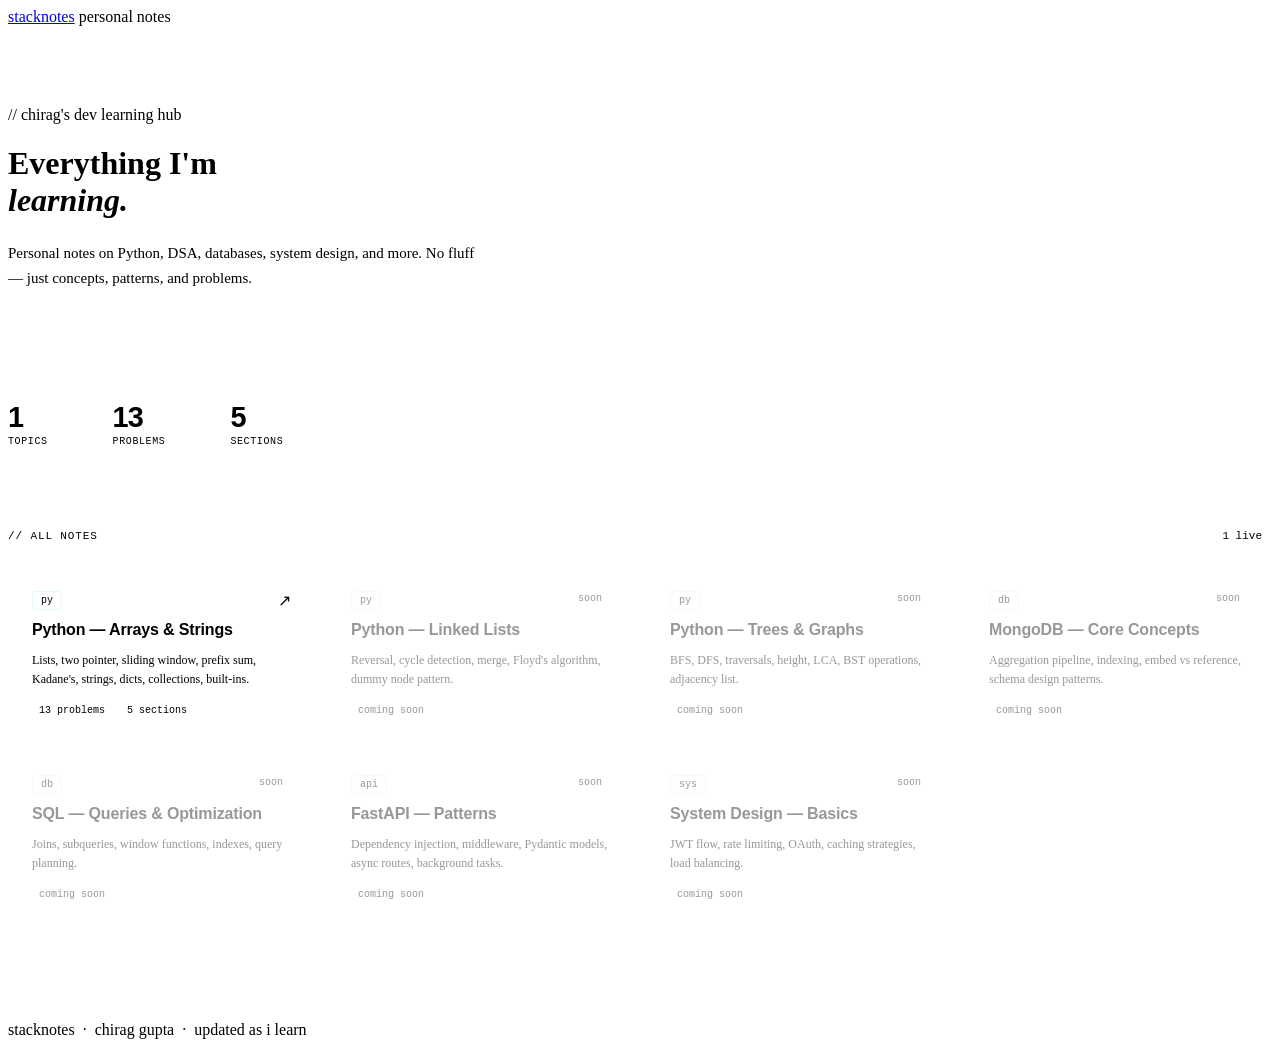
==== index.html @ c5d50029 "Create index.html" ====
<!DOCTYPE html>
<html lang="en">
<head>
<meta charset="UTF-8">
<meta name="viewport" content="width=device-width, initial-scale=1.0">
<title>stacknotes</title>
<link rel="stylesheet" href="style.css">
<style>
  .index-hero {
    padding: 5rem 0 4rem;
    border-bottom: 1px solid var(--border);
  }

  .index-hero .hero-tag { margin-bottom: 1.2rem; }

  .subtitle {
    color: var(--muted);
    font-size: 15px;
    max-width: 480px;
    margin-top: 1rem;
    line-height: 1.7;
  }

  .notes-section {
    padding: 3rem 0 6rem;
  }

  .section-meta {
    display: flex;
    align-items: center;
    justify-content: space-between;
    margin-bottom: 1.5rem;
  }

  .section-title-label {
    font-family: 'JetBrains Mono', monospace;
    font-size: 11px;
    color: var(--muted);
    letter-spacing: 0.08em;
    text-transform: uppercase;
  }

  .count-badge {
    font-family: 'JetBrains Mono', monospace;
    font-size: 11px;
    color: var(--muted);
    background: var(--surface);
    border: 1px solid var(--border);
    padding: 3px 10px;
    border-radius: 4px;
  }

  .notes-grid {
    display: grid;
    grid-template-columns: repeat(auto-fill, minmax(260px, 1fr));
    gap: 12px;
  }

  .note-card {
    background: var(--surface);
    border: 1px solid var(--border);
    border-radius: 12px;
    padding: 1.4rem 1.5rem;
    text-decoration: none;
    color: var(--text);
    display: flex;
    flex-direction: column;
    gap: 10px;
    transition: all 0.15s ease;
    position: relative;
    overflow: hidden;
  }

  .note-card::before {
    content: '';
    position: absolute;
    top: 0; left: 0; right: 0;
    height: 2px;
    background: var(--accent);
    opacity: 0;
    transition: opacity 0.15s ease;
  }

  .note-card:hover {
    border-color: var(--border2);
    background: var(--surface2);
    transform: translateY(-1px);
  }

  .note-card:hover::before { opacity: 1; }

  .note-top {
    display: flex;
    align-items: flex-start;
    justify-content: space-between;
    gap: 8px;
  }

  .note-icon {
    font-family: 'JetBrains Mono', monospace;
    font-size: 10px;
    color: var(--accent);
    background: var(--tag-bg);
    border: 1px solid rgba(74,222,128,0.15);
    padding: 3px 8px;
    border-radius: 4px;
    white-space: nowrap;
  }

  .note-arrow {
    color: var(--muted);
    font-size: 16px;
    transition: transform 0.15s;
  }

  .note-card:hover .note-arrow { transform: translate(2px, -2px); }

  .note-title {
    font-family: 'Syne', sans-serif;
    font-size: 1rem;
    font-weight: 600;
    color: var(--text);
    letter-spacing: -0.01em;
    line-height: 1.3;
  }

  .note-desc {
    font-size: 12px;
    color: var(--muted);
    line-height: 1.6;
  }

  .note-footer {
    display: flex;
    align-items: center;
    gap: 8px;
    margin-top: 4px;
  }

  .note-tag {
    font-family: 'JetBrains Mono', monospace;
    font-size: 10px;
    color: var(--muted);
    background: var(--surface2);
    border: 1px solid var(--border);
    padding: 2px 7px;
    border-radius: 3px;
  }

  .coming-soon {
    opacity: 0.4;
    pointer-events: none;
    cursor: default;
  }

  .coming-soon::before { display: none; }

  .cs-badge {
    font-family: 'JetBrains Mono', monospace;
    font-size: 10px;
    color: var(--muted);
    background: var(--surface2);
    border: 1px solid var(--border);
    padding: 2px 8px;
    border-radius: 3px;
  }

  .stat-row {
    display: flex;
    align-items: center;
    gap: 2rem;
    padding: 2rem 0;
    border-bottom: 1px solid var(--border);
  }

  .stat { text-align: left; }

  .stat-num {
    font-family: 'Syne', sans-serif;
    font-size: 1.8rem;
    font-weight: 700;
    color: var(--accent);
    letter-spacing: -0.03em;
    line-height: 1;
  }

  .stat-label {
    font-family: 'JetBrains Mono', monospace;
    font-size: 10px;
    color: var(--muted);
    text-transform: uppercase;
    letter-spacing: 0.06em;
    margin-top: 4px;
  }

  .stat-divider {
    width: 1px;
    height: 36px;
    background: var(--border);
  }
</style>
</head>
<body>

<header>
  <div class="header-inner">
    <a href="index.html" class="logo">stack<span>notes</span></a>
    <span class="badge">personal notes</span>
  </div>
</header>

<div class="container">
  <div class="index-hero">
    <div class="hero-tag">// chirag's dev learning hub</div>
    <h1>Everything I'm<br><em>learning.</em></h1>
    <p class="subtitle">Personal notes on Python, DSA, databases, system design, and more. No fluff — just concepts, patterns, and problems.</p>
  </div>

  <div class="stat-row">
    <div class="stat">
      <div class="stat-num" id="page-count">1</div>
      <div class="stat-label">Topics</div>
    </div>
    <div class="stat-divider"></div>
    <div class="stat">
      <div class="stat-num">13</div>
      <div class="stat-label">Problems</div>
    </div>
    <div class="stat-divider"></div>
    <div class="stat">
      <div class="stat-num">5</div>
      <div class="stat-label">Sections</div>
    </div>
  </div>

  <div class="notes-section">
    <div class="section-meta">
      <span class="section-title-label">// all notes</span>
      <span class="count-badge" id="live-count">1 live</span>
    </div>

    <div class="notes-grid">

      <!-- LIVE PAGES -->
      <a href="arrays-strings.html" class="note-card">
        <div class="note-top">
          <span class="note-icon">py</span>
          <span class="note-arrow">↗</span>
        </div>
        <div class="note-title">Python — Arrays & Strings</div>
        <div class="note-desc">Lists, two pointer, sliding window, prefix sum, Kadane's, strings, dicts, collections, built-ins.</div>
        <div class="note-footer">
          <span class="note-tag">13 problems</span>
          <span class="note-tag">5 sections</span>
        </div>
      </a>

      <!-- COMING SOON PLACEHOLDERS -->
      <div class="note-card coming-soon">
        <div class="note-top">
          <span class="note-icon">py</span>
          <span class="cs-badge">soon</span>
        </div>
        <div class="note-title">Python — Linked Lists</div>
        <div class="note-desc">Reversal, cycle detection, merge, Floyd's algorithm, dummy node pattern.</div>
        <div class="note-footer">
          <span class="note-tag">coming soon</span>
        </div>
      </div>

      <div class="note-card coming-soon">
        <div class="note-top">
          <span class="note-icon">py</span>
          <span class="cs-badge">soon</span>
        </div>
        <div class="note-title">Python — Trees & Graphs</div>
        <div class="note-desc">BFS, DFS, traversals, height, LCA, BST operations, adjacency list.</div>
        <div class="note-footer">
          <span class="note-tag">coming soon</span>
        </div>
      </div>

      <div class="note-card coming-soon">
        <div class="note-top">
          <span class="note-icon">db</span>
          <span class="cs-badge">soon</span>
        </div>
        <div class="note-title">MongoDB — Core Concepts</div>
        <div class="note-desc">Aggregation pipeline, indexing, embed vs reference, schema design patterns.</div>
        <div class="note-footer">
          <span class="note-tag">coming soon</span>
        </div>
      </div>

      <div class="note-card coming-soon">
        <div class="note-top">
          <span class="note-icon">db</span>
          <span class="cs-badge">soon</span>
        </div>
        <div class="note-title">SQL — Queries & Optimization</div>
        <div class="note-desc">Joins, subqueries, window functions, indexes, query planning.</div>
        <div class="note-footer">
          <span class="note-tag">coming soon</span>
        </div>
      </div>

      <div class="note-card coming-soon">
        <div class="note-top">
          <span class="note-icon">api</span>
          <span class="cs-badge">soon</span>
        </div>
        <div class="note-title">FastAPI — Patterns</div>
        <div class="note-desc">Dependency injection, middleware, Pydantic models, async routes, background tasks.</div>
        <div class="note-footer">
          <span class="note-tag">coming soon</span>
        </div>
      </div>

      <div class="note-card coming-soon">
        <div class="note-top">
          <span class="note-icon">sys</span>
          <span class="cs-badge">soon</span>
        </div>
        <div class="note-title">System Design — Basics</div>
        <div class="note-desc">JWT flow, rate limiting, OAuth, caching strategies, load balancing.</div>
        <div class="note-footer">
          <span class="note-tag">coming soon</span>
        </div>
      </div>

    </div>
  </div>
</div>

<footer>
  <div class="container">
    stacknotes &nbsp;·&nbsp; chirag gupta &nbsp;·&nbsp; updated as i learn
  </div>
</footer>

</body>
</html>
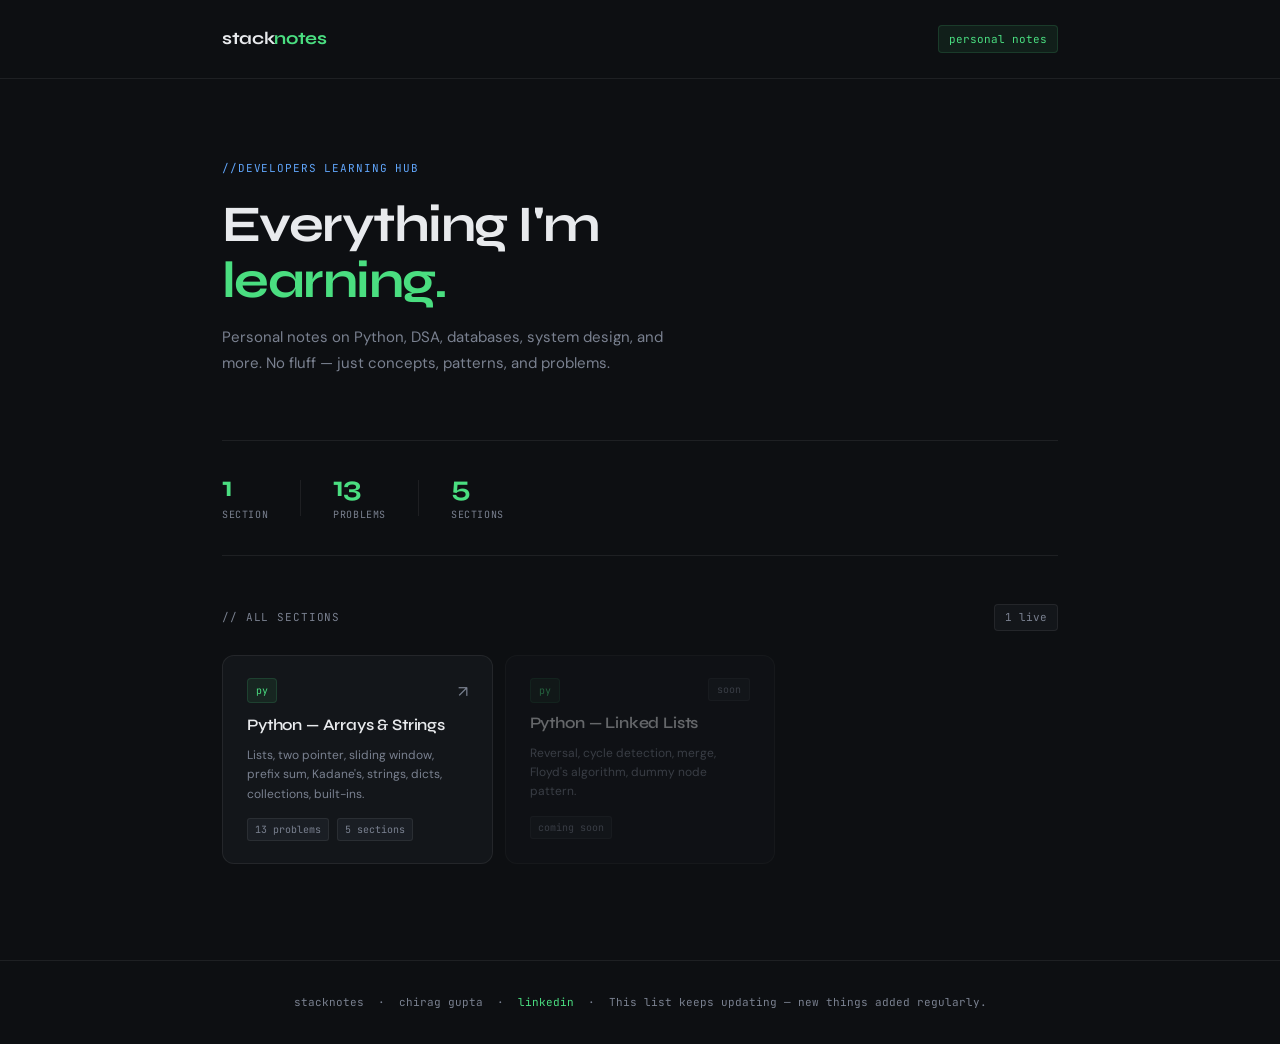
==== commit 93a1bc2e: "Update index.html" ====
--- a/index.html
+++ b/index.html
@@ -211,7 +211,7 @@
 
 <div class="container">
   <div class="index-hero">
-    <div class="hero-tag">// chirag's dev learning hub</div>
+    <div class="hero-tag">//Developers Learning Hub</div>
     <h1>Everything I'm<br><em>learning.</em></h1>
     <p class="subtitle">Personal notes on Python, DSA, databases, system design, and more. No fluff — just concepts, patterns, and problems.</p>
   </div>
@@ -219,7 +219,7 @@
   <div class="stat-row">
     <div class="stat">
       <div class="stat-num" id="page-count">1</div>
-      <div class="stat-label">Topics</div>
+      <div class="stat-label">Section</div>
     </div>
     <div class="stat-divider"></div>
     <div class="stat">
@@ -235,7 +235,7 @@
 
   <div class="notes-section">
     <div class="section-meta">
-      <span class="section-title-label">// all notes</span>
+      <span class="section-title-label">// all sections</span>
       <span class="count-badge" id="live-count">1 live</span>
     </div>
 
@@ -268,73 +268,15 @@
         </div>
       </div>
 
-      <div class="note-card coming-soon">
-        <div class="note-top">
-          <span class="note-icon">py</span>
-          <span class="cs-badge">soon</span>
-        </div>
-        <div class="note-title">Python — Trees & Graphs</div>
-        <div class="note-desc">BFS, DFS, traversals, height, LCA, BST operations, adjacency list.</div>
-        <div class="note-footer">
-          <span class="note-tag">coming soon</span>
-        </div>
-      </div>
-
-      <div class="note-card coming-soon">
-        <div class="note-top">
-          <span class="note-icon">db</span>
-          <span class="cs-badge">soon</span>
-        </div>
-        <div class="note-title">MongoDB — Core Concepts</div>
-        <div class="note-desc">Aggregation pipeline, indexing, embed vs reference, schema design patterns.</div>
-        <div class="note-footer">
-          <span class="note-tag">coming soon</span>
-        </div>
-      </div>
-
-      <div class="note-card coming-soon">
-        <div class="note-top">
-          <span class="note-icon">db</span>
-          <span class="cs-badge">soon</span>
-        </div>
-        <div class="note-title">SQL — Queries & Optimization</div>
-        <div class="note-desc">Joins, subqueries, window functions, indexes, query planning.</div>
-        <div class="note-footer">
-          <span class="note-tag">coming soon</span>
-        </div>
-      </div>
-
-      <div class="note-card coming-soon">
-        <div class="note-top">
-          <span class="note-icon">api</span>
-          <span class="cs-badge">soon</span>
-        </div>
-        <div class="note-title">FastAPI — Patterns</div>
-        <div class="note-desc">Dependency injection, middleware, Pydantic models, async routes, background tasks.</div>
-        <div class="note-footer">
-          <span class="note-tag">coming soon</span>
-        </div>
-      </div>
-
-      <div class="note-card coming-soon">
-        <div class="note-top">
-          <span class="note-icon">sys</span>
-          <span class="cs-badge">soon</span>
-        </div>
-        <div class="note-title">System Design — Basics</div>
-        <div class="note-desc">JWT flow, rate limiting, OAuth, caching strategies, load balancing.</div>
-        <div class="note-footer">
-          <span class="note-tag">coming soon</span>
-        </div>
-      </div>
-
     </div>
   </div>
 </div>
 
 <footer>
   <div class="container">
-    stacknotes &nbsp;·&nbsp; chirag gupta &nbsp;·&nbsp; updated as i learn
+    stacknotes &nbsp;·&nbsp; chirag gupta &nbsp;·&nbsp; 
+    <a href="https://www.linkedin.com/in/chiraggupta1706/" target="_blank" style="color: var(--accent); text-decoration: none;">linkedin</a>
+    &nbsp;·&nbsp; This list keeps updating — new things added regularly.
   </div>
 </footer>
 
--- a/style.css
+++ b/style.css
@@ -0,0 +1,429 @@
+/* stacknotes — shared stylesheet */
+
+@import url('https://fonts.googleapis.com/css2?family=JetBrains+Mono:wght@400;500&family=Syne:wght@400;600;700&family=DM+Sans:wght@300;400;500&display=swap');
+
+*, *::before, *::after { box-sizing: border-box; margin: 0; padding: 0; }
+
+:root {
+  --bg: #0d0f12;
+  --surface: #13161a;
+  --surface2: #1a1e24;
+  --border: rgba(255,255,255,0.07);
+  --border2: rgba(255,255,255,0.12);
+  --text: #e8eaed;
+  --muted: #7a8190;
+  --accent: #4ade80;
+  --accent2: #60a5fa;
+  --accent3: #f59e0b;
+  --tag-bg: rgba(74,222,128,0.08);
+  --tag-text: #4ade80;
+  --code-bg: #0a0c0e;
+  --problem-bg: rgba(96,165,250,0.05);
+  --approach-bg: rgba(245,158,11,0.05);
+  --tip-bg: rgba(74,222,128,0.05);
+}
+
+body {
+  font-family: 'DM Sans', sans-serif;
+  background: var(--bg);
+  color: var(--text);
+  line-height: 1.7;
+  font-size: 15px;
+}
+
+/* ── HEADER ── */
+header {
+  border-bottom: 1px solid var(--border);
+  padding: 1.5rem 0;
+  position: sticky;
+  top: 0;
+  background: var(--bg);
+  z-index: 100;
+}
+
+.header-inner {
+  max-width: 900px;
+  margin: 0 auto;
+  padding: 0 2rem;
+  display: flex;
+  align-items: center;
+  justify-content: space-between;
+}
+
+.logo {
+  font-family: 'Syne', sans-serif;
+  font-weight: 700;
+  font-size: 1.1rem;
+  color: var(--text);
+  letter-spacing: -0.02em;
+  text-decoration: none;
+}
+
+.logo span { color: var(--accent); }
+
+.badge {
+  font-family: 'JetBrains Mono', monospace;
+  font-size: 11px;
+  background: var(--tag-bg);
+  color: var(--tag-text);
+  padding: 4px 10px;
+  border-radius: 4px;
+  border: 1px solid rgba(74,222,128,0.15);
+}
+
+/* ── CONTAINER ── */
+.container {
+  max-width: 900px;
+  margin: 0 auto;
+  padding: 0 2rem;
+}
+
+/* ── HERO ── */
+.hero {
+  padding: 4rem 0 3rem;
+  border-bottom: 1px solid var(--border);
+}
+
+.hero-tag {
+  font-family: 'JetBrains Mono', monospace;
+  font-size: 11px;
+  color: var(--accent2);
+  letter-spacing: 0.08em;
+  text-transform: uppercase;
+  margin-bottom: 1rem;
+}
+
+h1 {
+  font-family: 'Syne', sans-serif;
+  font-size: clamp(2rem, 5vw, 3.2rem);
+  font-weight: 700;
+  line-height: 1.1;
+  letter-spacing: -0.03em;
+  margin-bottom: 1rem;
+  color: var(--text);
+}
+
+h1 em {
+  font-style: normal;
+  color: var(--accent);
+}
+
+.hero-desc {
+  color: var(--muted);
+  max-width: 560px;
+  font-size: 15px;
+  line-height: 1.7;
+}
+
+/* ── TOC ── */
+.toc {
+  padding: 2.5rem 0;
+  border-bottom: 1px solid var(--border);
+}
+
+.toc-label {
+  font-family: 'JetBrains Mono', monospace;
+  font-size: 11px;
+  color: var(--muted);
+  letter-spacing: 0.08em;
+  text-transform: uppercase;
+  margin-bottom: 1.2rem;
+}
+
+.toc-grid {
+  display: grid;
+  grid-template-columns: repeat(auto-fit, minmax(180px, 1fr));
+  gap: 8px;
+}
+
+.toc-item {
+  background: var(--surface);
+  border: 1px solid var(--border);
+  border-radius: 8px;
+  padding: 10px 14px;
+  cursor: pointer;
+  transition: all 0.15s ease;
+  display: flex;
+  align-items: center;
+  gap: 10px;
+  text-decoration: none;
+  color: var(--text);
+}
+
+.toc-item:hover {
+  border-color: var(--border2);
+  background: var(--surface2);
+}
+
+.toc-num {
+  font-family: 'JetBrains Mono', monospace;
+  font-size: 11px;
+  color: var(--muted);
+  min-width: 20px;
+}
+
+.toc-name { font-size: 13px; font-weight: 500; }
+
+/* ── MAIN CONTENT ── */
+.main-content { padding: 3rem 0 6rem; }
+
+.section {
+  margin-bottom: 4rem;
+  scroll-margin-top: 100px;
+}
+
+.section-header {
+  display: flex;
+  align-items: flex-start;
+  gap: 1.2rem;
+  margin-bottom: 2rem;
+  padding-bottom: 1.5rem;
+  border-bottom: 1px solid var(--border);
+}
+
+.section-num {
+  font-family: 'JetBrains Mono', monospace;
+  font-size: 11px;
+  color: var(--accent);
+  background: var(--tag-bg);
+  border: 1px solid rgba(74,222,128,0.15);
+  padding: 4px 8px;
+  border-radius: 4px;
+  margin-top: 4px;
+  white-space: nowrap;
+}
+
+h2 {
+  font-family: 'Syne', sans-serif;
+  font-size: 1.5rem;
+  font-weight: 700;
+  letter-spacing: -0.02em;
+  color: var(--text);
+}
+
+/* ── CONCEPTS ── */
+.concepts {
+  display: grid;
+  gap: 8px;
+  margin-bottom: 2rem;
+}
+
+.concept-row {
+  background: var(--surface);
+  border: 1px solid var(--border);
+  border-radius: 8px;
+  padding: 12px 16px;
+  display: flex;
+  align-items: flex-start;
+  gap: 12px;
+}
+
+.concept-dot {
+  width: 6px;
+  height: 6px;
+  border-radius: 50%;
+  background: var(--accent);
+  margin-top: 7px;
+  flex-shrink: 0;
+}
+
+.concept-text { font-size: 14px; line-height: 1.6; }
+.concept-text strong { color: var(--accent2); font-weight: 500; }
+
+code {
+  font-family: 'JetBrains Mono', monospace;
+  font-size: 12px;
+  background: var(--code-bg);
+  color: var(--accent);
+  padding: 2px 6px;
+  border-radius: 4px;
+  border: 1px solid var(--border);
+}
+
+/* ── PROBLEM CARDS ── */
+.problems-label {
+  font-family: 'JetBrains Mono', monospace;
+  font-size: 11px;
+  color: var(--muted);
+  letter-spacing: 0.08em;
+  text-transform: uppercase;
+  margin-bottom: 1rem;
+}
+
+.problem-card {
+  background: var(--surface);
+  border: 1px solid var(--border);
+  border-radius: 10px;
+  margin-bottom: 12px;
+  overflow: hidden;
+}
+
+.problem-header {
+  padding: 16px 20px;
+  cursor: pointer;
+  display: flex;
+  align-items: flex-start;
+  justify-content: space-between;
+  gap: 12px;
+  user-select: none;
+}
+
+.problem-header:hover { background: var(--surface2); }
+
+.problem-meta {
+  display: flex;
+  align-items: center;
+  gap: 10px;
+  margin-bottom: 8px;
+}
+
+.problem-num {
+  font-family: 'JetBrains Mono', monospace;
+  font-size: 10px;
+  color: var(--muted);
+}
+
+.diff-badge {
+  font-size: 10px;
+  font-family: 'JetBrains Mono', monospace;
+  padding: 2px 8px;
+  border-radius: 3px;
+}
+
+.easy   { background: rgba(74,222,128,0.1);  color: #4ade80; }
+.medium { background: rgba(245,158,11,0.1);  color: #f59e0b; }
+.hard   { background: rgba(248,113,113,0.1); color: #f87171; }
+
+.problem-title {
+  font-size: 14px;
+  font-weight: 500;
+  color: var(--text);
+  line-height: 1.5;
+}
+
+.chevron {
+  color: var(--muted);
+  font-size: 18px;
+  transition: transform 0.2s;
+  flex-shrink: 0;
+  margin-top: 2px;
+}
+
+.problem-card.open .chevron { transform: rotate(180deg); }
+
+.problem-body {
+  display: none;
+  border-top: 1px solid var(--border);
+}
+
+.problem-card.open .problem-body { display: block; }
+
+.problem-statement {
+  padding: 20px;
+  background: var(--problem-bg);
+  font-size: 14px;
+  line-height: 1.75;
+  color: var(--text);
+  border-bottom: 1px solid var(--border);
+}
+
+.problem-statement p { margin-bottom: 10px; }
+.problem-statement p:last-child { margin-bottom: 0; }
+
+.constraints {
+  padding: 12px 20px;
+  font-size: 12px;
+  color: var(--muted);
+  font-family: 'JetBrains Mono', monospace;
+  border-bottom: 1px solid var(--border);
+  background: var(--code-bg);
+}
+
+.approach-section {
+  padding: 16px 20px;
+  background: var(--approach-bg);
+}
+
+.approach-label {
+  font-family: 'JetBrains Mono', monospace;
+  font-size: 10px;
+  color: var(--accent3);
+  text-transform: uppercase;
+  letter-spacing: 0.08em;
+  margin-bottom: 8px;
+}
+
+.approach-text { font-size: 13px; color: var(--text); line-height: 1.7; }
+.approach-text strong { color: var(--accent3); font-weight: 500; }
+
+/* ── TIP BOX ── */
+.tip-box {
+  margin-top: 2rem;
+  background: var(--tip-bg);
+  border: 1px solid rgba(74,222,128,0.12);
+  border-left: 3px solid var(--accent);
+  border-radius: 0 8px 8px 0;
+  padding: 14px 18px;
+}
+
+.tip-label {
+  font-family: 'JetBrains Mono', monospace;
+  font-size: 10px;
+  color: var(--accent);
+  text-transform: uppercase;
+  letter-spacing: 0.08em;
+  margin-bottom: 6px;
+}
+
+.tip-text { font-size: 13px; color: var(--muted); line-height: 1.65; }
+.tip-text strong { color: var(--text); font-weight: 500; }
+
+/* ── DIVIDER ── */
+.divider {
+  height: 1px;
+  background: var(--border);
+  margin: 3rem 0;
+}
+
+/* ── BACK BUTTON ── */
+.back-btn {
+  display: inline-flex;
+  align-items: center;
+  gap: 8px;
+  font-family: 'JetBrains Mono', monospace;
+  font-size: 12px;
+  color: var(--muted);
+  text-decoration: none;
+  padding: 8px 14px;
+  border: 1px solid var(--border);
+  border-radius: 6px;
+  transition: all 0.15s ease;
+  margin-top: 4rem;
+  margin-bottom: 3rem;
+}
+
+.back-btn:hover {
+  color: var(--text);
+  border-color: var(--border2);
+  background: var(--surface);
+}
+
+/* ── FOOTER ── */
+footer {
+  border-top: 1px solid var(--border);
+  padding: 2rem 0;
+  text-align: center;
+  color: var(--muted);
+  font-family: 'JetBrains Mono', monospace;
+  font-size: 11px;
+}
+
+/* ── SHARED JS TOGGLE ── */
+/* used by all pages for problem cards */
+
+/* ── RESPONSIVE ── */
+@media (max-width: 640px) {
+  .header-inner, .container { padding: 0 1.25rem; }
+  h1 { font-size: 1.8rem; }
+  .toc-grid { grid-template-columns: 1fr 1fr; }
+}
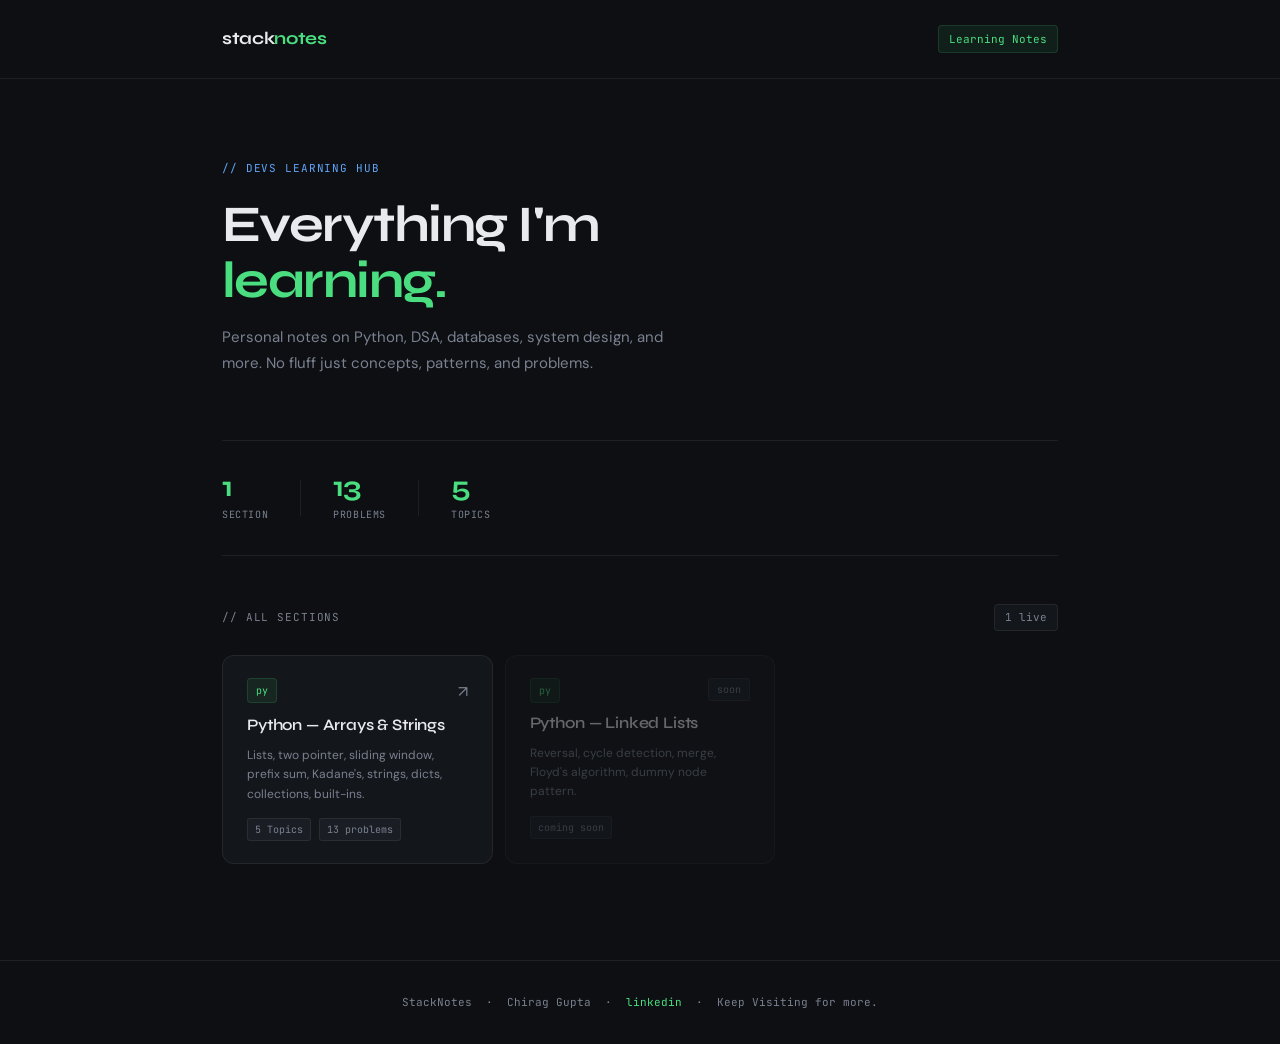
==== commit ddc1c72c: "Update index.html" ====
--- a/index.html
+++ b/index.html
@@ -205,15 +205,15 @@
 <header>
   <div class="header-inner">
     <a href="index.html" class="logo">stack<span>notes</span></a>
-    <span class="badge">personal notes</span>
+    <span class="badge">Learning Notes</span>
   </div>
 </header>
 
 <div class="container">
   <div class="index-hero">
-    <div class="hero-tag">//Developers Learning Hub</div>
+    <div class="hero-tag">// Devs Learning Hub</div>
     <h1>Everything I'm<br><em>learning.</em></h1>
-    <p class="subtitle">Personal notes on Python, DSA, databases, system design, and more. No fluff — just concepts, patterns, and problems.</p>
+    <p class="subtitle">Personal notes on Python, DSA, databases, system design, and more. No fluff just concepts, patterns, and problems.</p>
   </div>
 
   <div class="stat-row">
@@ -229,7 +229,7 @@
     <div class="stat-divider"></div>
     <div class="stat">
       <div class="stat-num">5</div>
-      <div class="stat-label">Sections</div>
+      <div class="stat-label">Topics</div>
     </div>
   </div>
 
@@ -250,8 +250,8 @@
         <div class="note-title">Python — Arrays & Strings</div>
         <div class="note-desc">Lists, two pointer, sliding window, prefix sum, Kadane's, strings, dicts, collections, built-ins.</div>
         <div class="note-footer">
+          <span class="note-tag">5 Topics</span>
           <span class="note-tag">13 problems</span>
-          <span class="note-tag">5 sections</span>
         </div>
       </a>
 
@@ -274,9 +274,9 @@
 
 <footer>
   <div class="container">
-    stacknotes &nbsp;·&nbsp; chirag gupta &nbsp;·&nbsp; 
+    StackNotes &nbsp;·&nbsp; Chirag Gupta &nbsp;·&nbsp; 
     <a href="https://www.linkedin.com/in/chiraggupta1706/" target="_blank" style="color: var(--accent); text-decoration: none;">linkedin</a>
-    &nbsp;·&nbsp; This list keeps updating — new things added regularly.
+    &nbsp;·&nbsp; Keep Visiting for more.
   </div>
 </footer>
 
